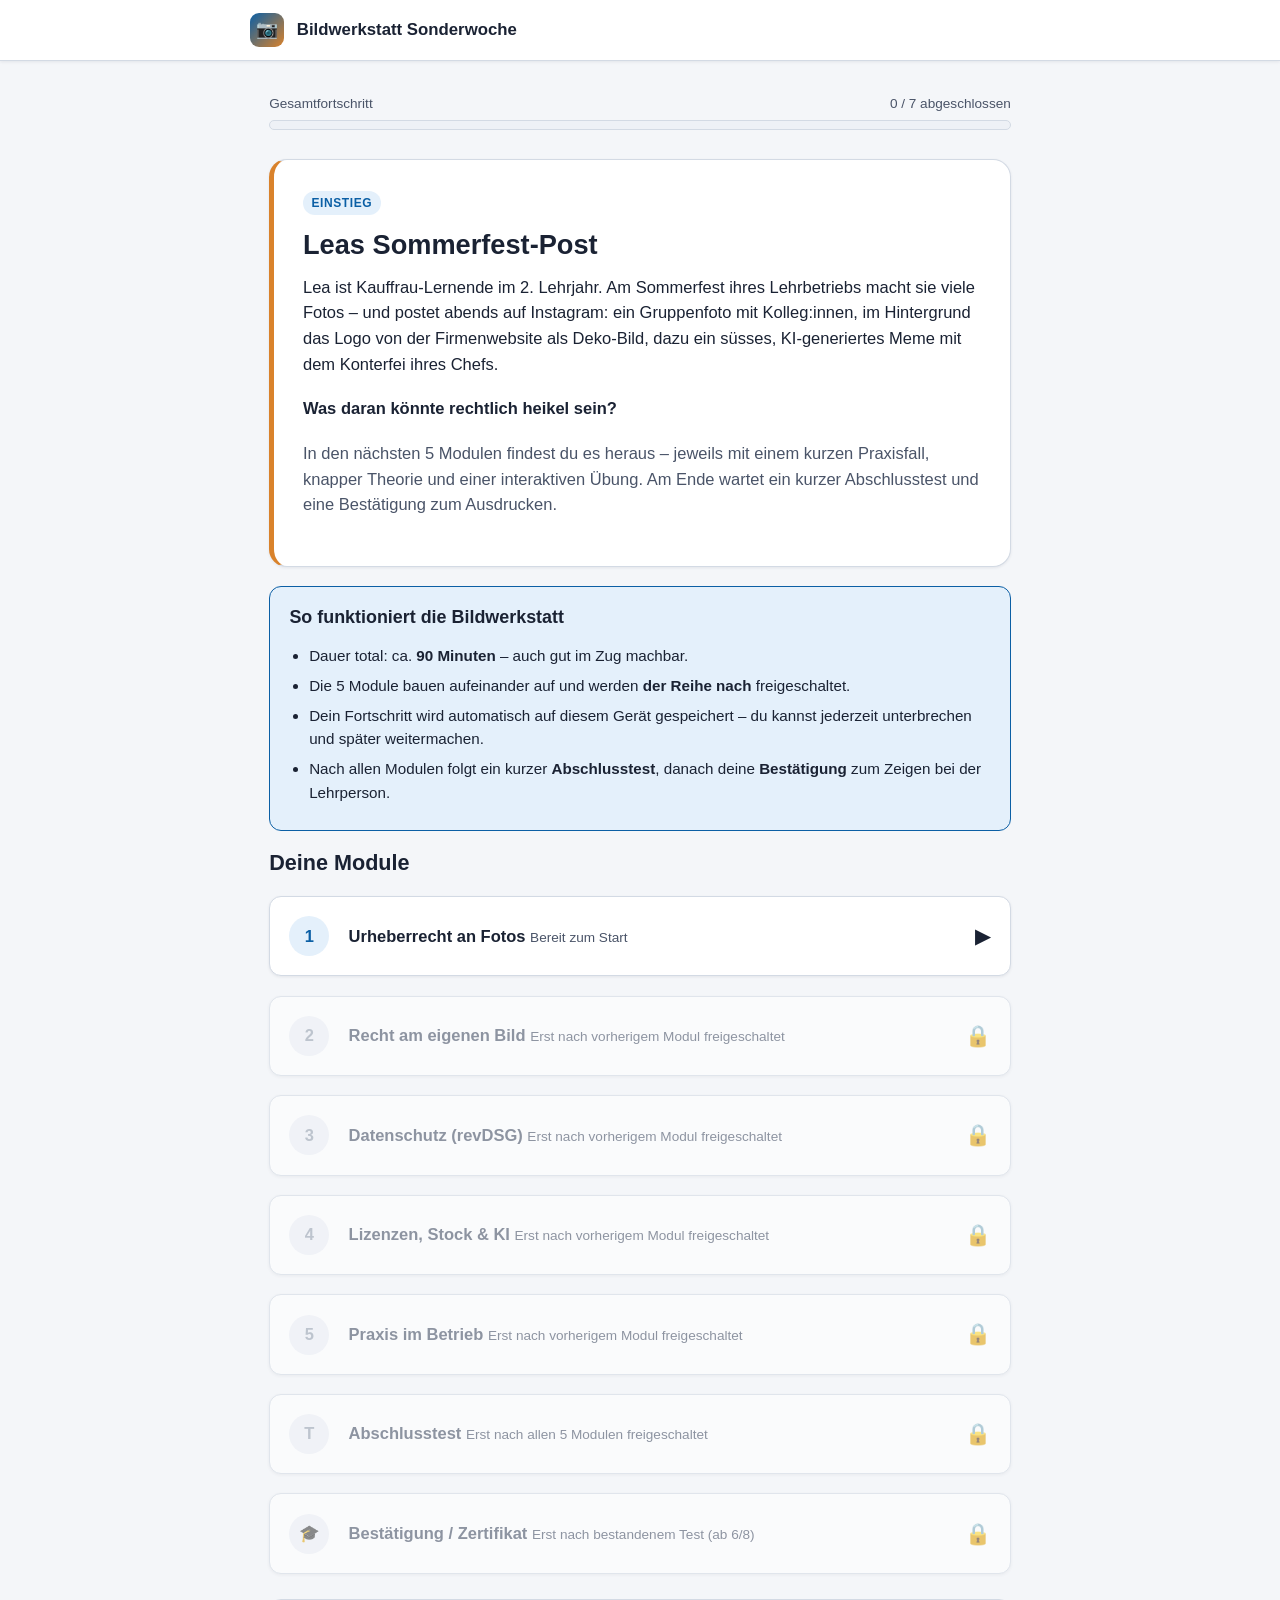
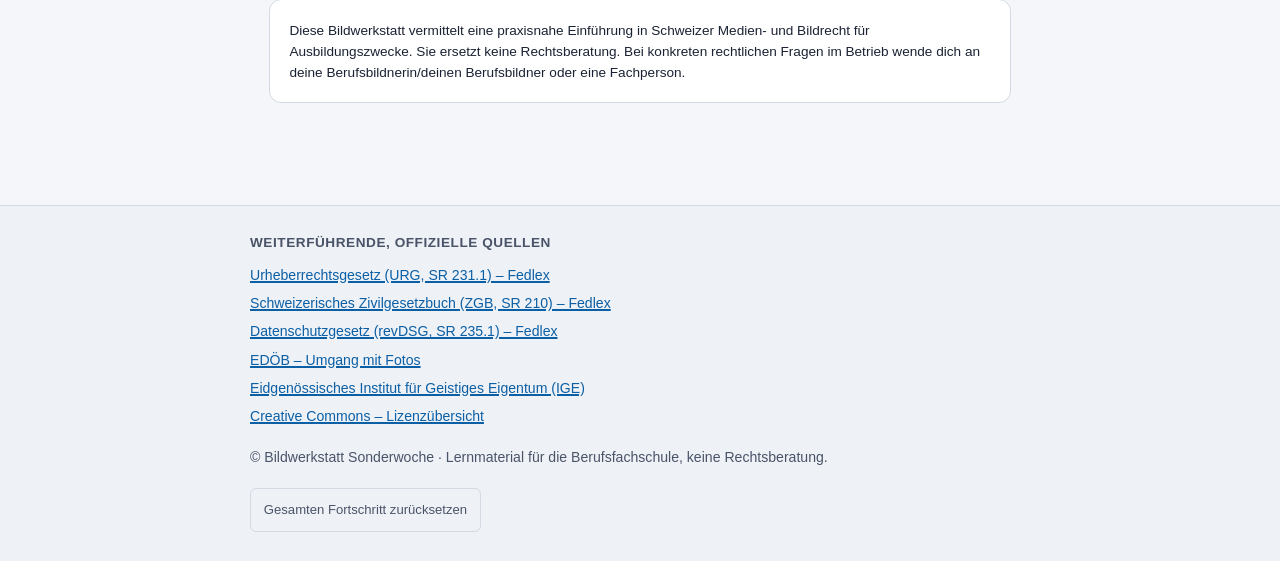
==== module/03-datenschutz.html @ 98cdfe1a "Initial commit: Bildwerkstatt Sonderwoche Interaktive, statische Lernplattform für KV-Lernende zu Sc" ====
<!DOCTYPE html>
<html lang="de">
<head>
<meta charset="UTF-8">
<meta name="viewport" content="width=device-width, initial-scale=1, viewport-fit=cover">
<title>Modul 3: Datenschutz (revDSG) – Bildwerkstatt Sonderwoche</title>
<meta name="description" content="Modul 3: Datenschutz nach revDSG – Fotos als Personendaten, Einwilligung, Minderjährige.">
<link rel="stylesheet" href="../assets/css/style.css">
</head>
<body>
<a class="skip-link" href="#main">Zum Inhalt springen</a>

<header class="site-header">
  <div class="site-header__inner">
    <a class="brand" href="../index.html">
      <span class="brand__mark" aria-hidden="true">📷</span>
      Bildwerkstatt Sonderwoche
    </a>
    <a class="home-link" href="../index.html">← Übersicht</a>
  </div>
</header>

<main id="main">
  <div class="module-breadcrumb">Modul 3 von 5</div>
  <div class="progress-wrap">
    <div id="progress-bar-container"></div>
  </div>

  <section class="card card--scenario">
    <span class="tag">Praxisfall</span>
    <h1>Der LinkedIn-Post</h1>
    <p>
      Der Lehrbetrieb möchte auf LinkedIn ein Kurzporträt der neuen Lernenden
      veröffentlichen – mit Foto, Namen und ein paar Sätzen zur Person.
    </p>
    <p><strong>Was muss vorher geklärt werden, bevor das online geht?</strong></p>
  </section>

  <section class="card card--theory">
    <span class="tag">Theorie</span>
    <h2>Fotos sind Personendaten</h2>
    <p>
      Seit 1. September 2023 gilt das revidierte Datenschutzgesetz (revDSG, SR
      235.1). Personendaten sind alle Angaben, die einer Person zugeordnet werden
      können – ausdrücklich auch Video- und Bildaufnahmen. Firmen müssen bei jeder
      Beschaffung von Personendaten – auch beim Fotografieren von Mitarbeitenden –
      vorgängig informieren, wofür die Daten bzw. Bilder verwendet werden.
      „Privacy by Design/Default” bedeutet: Datenschutz wird von Anfang an
      mitgedacht, nicht erst nachträglich.
    </p>

    <div class="box box--rule">
      <h3>Mitarbeiterfotos richtig einholen</h3>
      <p>Für Team-Seite, Social Media oder Kundenanlässe braucht es grundsätzlich
        eine informierte, freiwillige Einwilligung – am besten schriftlich, mit
        klarer Angabe, <strong>wo</strong> das Bild verwendet wird. Website ≠
        Broschüre ≠ Social Media: „Ich habe fürs Intranet unterschrieben” deckt
        nicht automatisch den Flyer am Bahnhof ab.</p>
    </div>

    <ul>
      <li>Bei Minderjährigen (z. B. Lernende unter 18) braucht es zusätzlich die
        Zustimmung der Erziehungsberechtigten.</li>
      <li>Am besten wird auch festgehalten, wie lange ein Bild online bleibt – z. B.
        bis zum Austritt aus dem Betrieb.</li>
    </ul>

    <div class="box box--tip">
      <h3>Praxisbeispiel</h3>
      <p>Vor dem LinkedIn-Post braucht es eine konkrete, informierte Einwilligung;
        bei Minderjährigen zusätzlich die Zustimmung der Eltern; zudem sollte
        geklärt sein, wie lange das Bild online bleibt.</p>
    </div>
  </section>

  <section class="card card--exercise">
    <span class="tag">Übung</span>
    <h2>Checkliste vor dem Posten</h2>
    <p class="text-muted">Kreuze an, was du für dieses Szenario schon geklärt hast,
      und lass deine Auswahl auswerten.</p>

    <ul class="checklist" id="m3-checklist"></ul>

    <div class="btn-row">
      <button type="button" id="m3-eval-btn" class="btn btn--secondary">Auswerten</button>
    </div>
    <div id="m3-result"></div>

    <div class="btn-row">
      <button type="button" id="m3-complete-btn" class="btn" disabled>Modul 3 abschliessen</button>
    </div>
  </section>

  <section class="box box--info">
    <h3>Weiterführende Links</h3>
    <ul>
      <li><a href="https://www.fedlex.admin.ch/eli/cc/2022/491/de" target="_blank" rel="noopener">Datenschutzgesetz (revDSG, SR 235.1) – Fedlex</a></li>
      <li><a href="https://www.edoeb.admin.ch/de/umgang-mit-fotos" target="_blank" rel="noopener">EDÖB – Umgang mit Fotos</a></li>
    </ul>
  </section>

  <nav class="module-nav" id="module-nav" aria-label="Modul-Navigation"></nav>
</main>

<footer class="site-footer">
  <div class="site-footer__inner">
    <div class="disclaimer">
      Diese Bildwerkstatt vermittelt eine praxisnahe Einführung in Schweizer Medien-
      und Bildrecht für Ausbildungszwecke. Sie ersetzt keine Rechtsberatung. Bei
      konkreten rechtlichen Fragen im Betrieb wende dich an deine
      Berufsbildnerin/deinen Berufsbildner oder eine Fachperson.
    </div>
    <button class="reset-btn" id="reset-btn" type="button">Gesamten Fortschritt zurücksetzen</button>
  </div>
</footer>

<script type="module">
  import { renderProgressBar, renderModuleNav, setupResetButton, enforceUnlock } from "../assets/js/progress.js";
  import { initModule3 } from "../assets/js/interactions.js";

  if (enforceUnlock("module", 3)) {
    renderProgressBar(document.getElementById("progress-bar-container"), "Modul 3 von 5");
    renderModuleNav(document.getElementById("module-nav"), 3);
    setupResetButton(document.getElementById("reset-btn"));
    initModule3();
  }
</script>
</body>
</html>
---- assets/css/style.css ----
/* ==========================================================================
   Bildwerkstatt Sonderwoche – Basis-Stylesheet
   Mobile-First, keine externen Fonts/Libraries
   ========================================================================== */

:root {
  --color-bg: #f4f6f9;
  --color-surface: #ffffff;
  --color-surface-alt: #eef1f6;
  --color-text: #1a2233;
  --color-text-muted: #4a5468;
  --color-primary: #0b5fa5;
  --color-primary-dark: #084a82;
  --color-primary-light: #e4f0fb;
  --color-accent: #d9822b;
  --color-success: #1b7a43;
  --color-success-bg: #e4f6e9;
  --color-danger: #b3261e;
  --color-danger-bg: #fbe7e6;
  --color-warning-bg: #fff4e0;
  --color-border: #d3dae4;
  --color-locked: #9aa4b2;

  --radius-sm: 6px;
  --radius-md: 12px;
  --radius-lg: 18px;

  --shadow-sm: 0 1px 3px rgba(20, 30, 50, 0.08);
  --shadow-md: 0 4px 16px rgba(20, 30, 50, 0.12);

  --space-1: 0.4rem;
  --space-2: 0.8rem;
  --space-3: 1.2rem;
  --space-4: 1.8rem;
  --space-5: 2.6rem;

  --font-base: -apple-system, BlinkMacSystemFont, "Segoe UI", Roboto, Helvetica, Arial, sans-serif;

  color-scheme: light;
}

@media (prefers-color-scheme: dark) {
  :root {
    --color-bg: #10151f;
    --color-surface: #1a2130;
    --color-surface-alt: #232c3d;
    --color-text: #eef2f8;
    --color-text-muted: #b3bccc;
    --color-primary: #4d9fe0;
    --color-primary-dark: #79bcf0;
    --color-primary-light: #1c3550;
    --color-accent: #e8a34f;
    --color-success: #57c47e;
    --color-success-bg: #143824;
    --color-danger: #ef6b62;
    --color-danger-bg: #3a1e1c;
    --color-warning-bg: #3a2f16;
    --color-border: #34405a;
    --color-locked: #5c6577;
    color-scheme: dark;
  }
}

*,
*::before,
*::after {
  box-sizing: border-box;
}

html {
  -webkit-text-size-adjust: 100%;
}

body {
  margin: 0;
  font-family: var(--font-base);
  background: var(--color-bg);
  color: var(--color-text);
  line-height: 1.55;
  font-size: 16.5px;
  min-height: 100vh;
  display: flex;
  flex-direction: column;
}

h1, h2, h3, h4 {
  line-height: 1.25;
  margin: 0 0 var(--space-2);
  color: var(--color-text);
}

h1 { font-size: 1.7rem; }
h2 { font-size: 1.35rem; }
h3 { font-size: 1.12rem; }

p { margin: 0 0 var(--space-3); }

a {
  color: var(--color-primary);
  text-decoration-thickness: 2px;
}

a:hover { color: var(--color-primary-dark); }

img { max-width: 100%; display: block; }

button {
  font-family: inherit;
  font-size: 1rem;
  cursor: pointer;
}

ul, ol {
  padding-left: 1.3em;
}

li { margin-bottom: var(--space-1); }

/* ---------- Layout ---------- */

.site-header {
  background: var(--color-surface);
  border-bottom: 1px solid var(--color-border);
  padding: var(--space-2) var(--space-3);
  position: sticky;
  top: 0;
  z-index: 20;
  box-shadow: var(--shadow-sm);
}

.site-header__inner {
  max-width: 780px;
  margin: 0 auto;
  display: flex;
  align-items: center;
  justify-content: space-between;
  gap: var(--space-2);
}

.brand {
  display: flex;
  align-items: center;
  gap: var(--space-2);
  text-decoration: none;
  color: var(--color-text);
  font-weight: 700;
  font-size: 1.05rem;
}

.brand__mark {
  width: 34px;
  height: 34px;
  border-radius: 9px;
  background: linear-gradient(135deg, var(--color-primary), var(--color-accent));
  display: flex;
  align-items: center;
  justify-content: center;
  color: #fff;
  font-size: 1.1rem;
  flex-shrink: 0;
}

.home-link {
  font-size: 0.9rem;
  white-space: nowrap;
}

main {
  flex: 1;
  width: 100%;
  max-width: 780px;
  margin: 0 auto;
  padding: var(--space-3) var(--space-3) var(--space-5);
}

.site-footer {
  background: var(--color-surface-alt);
  border-top: 1px solid var(--color-border);
  padding: var(--space-4) var(--space-3);
  margin-top: var(--space-5);
}

.site-footer__inner {
  max-width: 780px;
  margin: 0 auto;
  font-size: 0.88rem;
  color: var(--color-text-muted);
}

.site-footer h4 {
  font-size: 0.85rem;
  text-transform: uppercase;
  letter-spacing: 0.04em;
  color: var(--color-text-muted);
  margin-bottom: var(--space-2);
}

.site-footer ul {
  list-style: none;
  padding: 0;
  margin: 0 0 var(--space-3);
}

.site-footer li {
  margin-bottom: var(--space-1);
}

.disclaimer {
  background: var(--color-surface);
  border: 1px solid var(--color-border);
  border-radius: var(--radius-md);
  padding: var(--space-3);
  margin-bottom: var(--space-3);
  font-size: 0.85rem;
}

.reset-btn {
  background: none;
  border: 1px solid var(--color-border);
  color: var(--color-text-muted);
  border-radius: var(--radius-sm);
  padding: var(--space-1) var(--space-2);
  font-size: 0.82rem;
  min-height: 44px;
}

.reset-btn:hover {
  border-color: var(--color-danger);
  color: var(--color-danger);
}

/* ---------- Fortschrittsanzeige ---------- */

.progress-wrap {
  margin: var(--space-2) 0 var(--space-4);
}

.progress-wrap__label {
  display: flex;
  justify-content: space-between;
  font-size: 0.85rem;
  color: var(--color-text-muted);
  margin-bottom: var(--space-1);
}

.progress-bar {
  height: 10px;
  border-radius: 999px;
  background: var(--color-surface-alt);
  border: 1px solid var(--color-border);
  overflow: hidden;
}

.progress-bar__fill {
  height: 100%;
  background: linear-gradient(90deg, var(--color-primary), var(--color-accent));
  border-radius: 999px;
  transition: width 0.4s ease;
}

.progress-dots {
  display: flex;
  gap: var(--space-1);
  margin-top: var(--space-2);
}

.progress-dot {
  flex: 1;
  height: 6px;
  border-radius: 999px;
  background: var(--color-surface-alt);
  border: 1px solid var(--color-border);
}

.progress-dot.is-done { background: var(--color-success); border-color: var(--color-success); }
.progress-dot.is-current { background: var(--color-primary); border-color: var(--color-primary); }

/* ---------- Karten & Buttons ---------- */

.card {
  background: var(--color-surface);
  border: 1px solid var(--color-border);
  border-radius: var(--radius-lg);
  padding: var(--space-4);
  margin-bottom: var(--space-3);
  box-shadow: var(--shadow-sm);
}

.card--scenario {
  border-left: 5px solid var(--color-accent);
}

.card--theory {
  border-left: 5px solid var(--color-primary);
}

.card--exercise {
  border-left: 5px solid var(--color-success);
}

.tag {
  display: inline-block;
  font-size: 0.75rem;
  font-weight: 700;
  text-transform: uppercase;
  letter-spacing: 0.05em;
  color: var(--color-primary);
  background: var(--color-primary-light);
  padding: 0.25em 0.7em;
  border-radius: 999px;
  margin-bottom: var(--space-2);
}

.btn {
  display: inline-flex;
  align-items: center;
  justify-content: center;
  gap: 0.5em;
  min-height: 44px;
  padding: 0.7em 1.4em;
  border-radius: var(--radius-md);
  border: none;
  background: var(--color-primary);
  color: #fff;
  font-weight: 600;
  text-decoration: none;
  transition: background 0.15s ease, transform 0.1s ease;
}

.btn:hover { background: var(--color-primary-dark); color: #fff; }
.btn:active { transform: scale(0.98); }

.btn:disabled,
.btn.is-disabled {
  background: var(--color-locked);
  cursor: not-allowed;
  pointer-events: none;
}

.btn--secondary {
  background: var(--color-surface-alt);
  color: var(--color-text);
  border: 1px solid var(--color-border);
}

.btn--secondary:hover { background: var(--color-border); color: var(--color-text); }

.btn--block { width: 100%; }

.btn-row {
  display: flex;
  flex-wrap: wrap;
  gap: var(--space-2);
  margin-top: var(--space-3);
}

/* ---------- Modul-Übersicht (Startseite) ---------- */

.module-list {
  list-style: none;
  padding: 0;
  margin: var(--space-3) 0;
  display: flex;
  flex-direction: column;
  gap: var(--space-2);
}

.module-item {
  display: flex;
  align-items: center;
  gap: var(--space-3);
  background: var(--color-surface);
  border: 1px solid var(--color-border);
  border-radius: var(--radius-md);
  padding: var(--space-3);
  text-decoration: none;
  color: var(--color-text);
  box-shadow: var(--shadow-sm);
  min-height: 44px;
}

.module-item:hover:not(.is-locked) {
  border-color: var(--color-primary);
}

.module-item.is-locked {
  opacity: 0.6;
  cursor: not-allowed;
  color: var(--color-text-muted);
}

.module-item__num {
  flex-shrink: 0;
  width: 40px;
  height: 40px;
  border-radius: 50%;
  background: var(--color-primary-light);
  color: var(--color-primary);
  display: flex;
  align-items: center;
  justify-content: center;
  font-weight: 700;
}

.module-item.is-done .module-item__num {
  background: var(--color-success-bg);
  color: var(--color-success);
}

.module-item.is-locked .module-item__num {
  background: var(--color-surface-alt);
  color: var(--color-locked);
}

.module-item__body { flex: 1; min-width: 0; }
.module-item__title { font-weight: 600; margin-bottom: 0.15em; }
.module-item__meta { font-size: 0.85rem; color: var(--color-text-muted); }

.module-item__status {
  flex-shrink: 0;
  font-size: 1.3rem;
}

/* ---------- Merkkasten / Boxen ---------- */

.box {
  border-radius: var(--radius-md);
  padding: var(--space-3);
  margin: var(--space-3) 0;
  font-size: 0.95rem;
}

.box--info {
  background: var(--color-primary-light);
  border: 1px solid var(--color-primary);
}

.box--tip {
  background: var(--color-warning-bg);
  border: 1px solid var(--color-accent);
}

.box--rule {
  background: var(--color-surface-alt);
  border: 1px dashed var(--color-border);
}

.box h3 { margin-bottom: var(--space-1); }
.box p:last-child, .box ul:last-child, .box ol:last-child { margin-bottom: 0; }

/* ---------- Modul-Navigation ---------- */

.module-nav {
  display: flex;
  justify-content: space-between;
  align-items: center;
  margin: var(--space-4) 0 var(--space-2);
  gap: var(--space-2);
  flex-wrap: wrap;
}

.module-breadcrumb {
  font-size: 0.85rem;
  color: var(--color-text-muted);
  margin-bottom: var(--space-2);
}

/* ---------- Übungen: generisch ---------- */

.exercise-item {
  background: var(--color-surface-alt);
  border: 1px solid var(--color-border);
  border-radius: var(--radius-md);
  padding: var(--space-3);
  margin-bottom: var(--space-2);
}

.exercise-feedback {
  margin-top: var(--space-2);
  padding: var(--space-2) var(--space-3);
  border-radius: var(--radius-sm);
  font-size: 0.92rem;
  display: none;
}

.exercise-feedback.is-visible { display: block; }

.exercise-feedback.is-correct {
  background: var(--color-success-bg);
  color: var(--color-success);
  border: 1px solid var(--color-success);
}

.exercise-feedback.is-incorrect {
  background: var(--color-danger-bg);
  color: var(--color-danger);
  border: 1px solid var(--color-danger);
}

.exercise-feedback.is-neutral {
  background: var(--color-primary-light);
  color: var(--color-primary-dark);
  border: 1px solid var(--color-primary);
}

.exercise-summary {
  margin-top: var(--space-3);
  padding: var(--space-3);
  border-radius: var(--radius-md);
  background: var(--color-surface);
  border: 1px solid var(--color-border);
  display: none;
}

.exercise-summary.is-visible { display: block; }

/* Drag & Drop */

.dnd-board {
  display: grid;
  grid-template-columns: 1fr;
  gap: var(--space-2);
  margin: var(--space-3) 0;
}

@media (min-width: 620px) {
  .dnd-board { grid-template-columns: repeat(3, 1fr); }
}

.dnd-zone {
  border: 2px dashed var(--color-border);
  border-radius: var(--radius-md);
  padding: var(--space-2);
  min-height: 90px;
  background: var(--color-surface);
}

.dnd-zone__title {
  font-weight: 700;
  font-size: 0.85rem;
  text-transform: uppercase;
  letter-spacing: 0.03em;
  color: var(--color-text-muted);
  margin-bottom: var(--space-1);
}

.dnd-zone.is-dragover {
  border-color: var(--color-primary);
  background: var(--color-primary-light);
}

.dnd-pool {
  display: flex;
  flex-wrap: wrap;
  gap: var(--space-2);
  margin-bottom: var(--space-2);
}

.dnd-card {
  background: var(--color-surface);
  border: 1px solid var(--color-border);
  border-radius: var(--radius-sm);
  padding: var(--space-2);
  font-size: 0.88rem;
  cursor: grab;
  touch-action: none;
  user-select: none;
  min-height: 44px;
  display: flex;
  align-items: center;
  box-shadow: var(--shadow-sm);
}

.dnd-card:active { cursor: grabbing; }

.dnd-card.is-dragging { opacity: 0.5; }

.dnd-card__buttons {
  display: flex;
  gap: 4px;
  margin-left: auto;
  padding-left: var(--space-2);
}

.dnd-card__btn {
  min-height: 32px;
  min-width: 32px;
  padding: 0 6px;
  font-size: 0.75rem;
  border-radius: 4px;
  border: 1px solid var(--color-border);
  background: var(--color-surface-alt);
}

/* Entscheidungsbaum */

.tree-question {
  font-weight: 600;
  margin-bottom: var(--space-2);
}

.tree-options {
  display: flex;
  flex-direction: column;
  gap: var(--space-2);
}

.tree-option-btn {
  text-align: left;
  background: var(--color-surface);
  border: 1px solid var(--color-border);
  border-radius: var(--radius-md);
  padding: var(--space-2) var(--space-3);
  min-height: 44px;
}

.tree-option-btn:hover { border-color: var(--color-primary); }

.tree-result {
  margin-top: var(--space-3);
}

.tree-path {
  font-size: 0.8rem;
  color: var(--color-text-muted);
  margin-bottom: var(--space-3);
}

/* Checkliste */

.checklist {
  list-style: none;
  padding: 0;
  margin: var(--space-3) 0;
}

.checklist li {
  display: flex;
  align-items: flex-start;
  gap: var(--space-2);
  padding: var(--space-2);
  border: 1px solid var(--color-border);
  border-radius: var(--radius-sm);
  margin-bottom: var(--space-1);
  background: var(--color-surface);
}

.checklist input[type="checkbox"] {
  width: 22px;
  height: 22px;
  flex-shrink: 0;
  margin-top: 2px;
}

/* Memory */

.memory-board {
  display: grid;
  grid-template-columns: repeat(2, 1fr);
  gap: var(--space-2);
  margin: var(--space-3) 0;
}

@media (min-width: 520px) {
  .memory-board { grid-template-columns: repeat(3, 1fr); }
}

.memory-card {
  min-height: 76px;
  border-radius: var(--radius-md);
  border: 1px solid var(--color-border);
  background: var(--color-primary);
  color: #fff;
  display: flex;
  align-items: center;
  justify-content: center;
  text-align: center;
  font-weight: 600;
  font-size: 0.85rem;
  padding: var(--space-2);
  min-height: 44px;
}

.memory-card.is-flipped {
  background: var(--color-surface);
  color: var(--color-text);
}

.memory-card.is-matched {
  background: var(--color-success-bg);
  color: var(--color-success);
  border-color: var(--color-success);
}

/* Post-Simulator */

.sim-card {
  background: var(--color-surface);
  border: 1px solid var(--color-border);
  border-radius: var(--radius-lg);
  overflow: hidden;
  margin-bottom: var(--space-3);
}

.sim-card__photo {
  background: var(--color-surface-alt);
  padding: var(--space-4);
  font-size: 0.9rem;
  color: var(--color-text-muted);
  border-bottom: 1px solid var(--color-border);
}

.sim-card__body { padding: var(--space-3); }

.sim-choices {
  display: flex;
  flex-wrap: wrap;
  gap: var(--space-2);
  margin-top: var(--space-2);
}

/* ---------- Formulare (Freitext etc.) ---------- */

textarea, input[type="text"] {
  width: 100%;
  font-family: inherit;
  font-size: 1rem;
  padding: var(--space-2);
  border: 1px solid var(--color-border);
  border-radius: var(--radius-sm);
  background: var(--color-surface);
  color: var(--color-text);
  min-height: 44px;
}

textarea { min-height: 88px; resize: vertical; }

label {
  display: block;
  font-weight: 600;
  margin-bottom: var(--space-1);
  font-size: 0.92rem;
}

/* ---------- Lock overlay ---------- */

.lock-notice {
  text-align: center;
  padding: var(--space-5) var(--space-3);
}

.lock-notice__icon {
  font-size: 2.6rem;
  margin-bottom: var(--space-2);
}

/* ---------- Utility ---------- */

.text-muted { color: var(--color-text-muted); }
.text-center { text-align: center; }
.mt-0 { margin-top: 0; }
.mb-0 { margin-bottom: 0; }
.hidden { display: none !important; }
.sr-only {
  position: absolute;
  width: 1px; height: 1px;
  padding: 0; margin: -1px;
  overflow: hidden;
  clip: rect(0,0,0,0);
  white-space: nowrap;
  border: 0;
}

.skip-link {
  position: absolute;
  left: -999px;
  top: 0;
  background: var(--color-primary);
  color: #fff;
  padding: var(--space-2) var(--space-3);
  z-index: 100;
  border-radius: 0 0 var(--radius-sm) 0;
}

.skip-link:focus {
  left: 0;
}

:focus-visible {
  outline: 3px solid var(--color-accent);
  outline-offset: 2px;
}

/* ---------- Zertifikat ---------- */

.certificate {
  background: var(--color-surface);
  border: 3px solid var(--color-primary);
  border-radius: var(--radius-lg);
  padding: var(--space-5) var(--space-4);
  text-align: center;
  margin: var(--space-3) 0;
}

.certificate__title {
  text-transform: uppercase;
  letter-spacing: 0.08em;
  color: var(--color-primary);
  font-size: 0.95rem;
  margin-bottom: var(--space-2);
}

.certificate__name {
  font-size: 1.8rem;
  font-weight: 800;
  margin: var(--space-2) 0;
}

.certificate__meta {
  display: flex;
  flex-wrap: wrap;
  justify-content: center;
  gap: var(--space-4);
  margin: var(--space-4) 0;
  font-size: 0.9rem;
}

.certificate__meta div { text-align: center; }

.certificate__meta strong {
  display: block;
  font-size: 1.1rem;
  color: var(--color-text);
}

.certificate__code {
  font-family: ui-monospace, SFMono-Regular, Menlo, Consolas, monospace;
  background: var(--color-surface-alt);
  border: 1px dashed var(--color-border);
  border-radius: var(--radius-sm);
  padding: var(--space-2);
  display: inline-block;
  margin-top: var(--space-2);
  font-size: 0.95rem;
}

@media print {
  .site-header, .site-footer, .no-print { display: none !important; }
  body { background: #fff; }
  main { max-width: 100%; padding: 0; }
  .certificate { border-color: #000; }
}
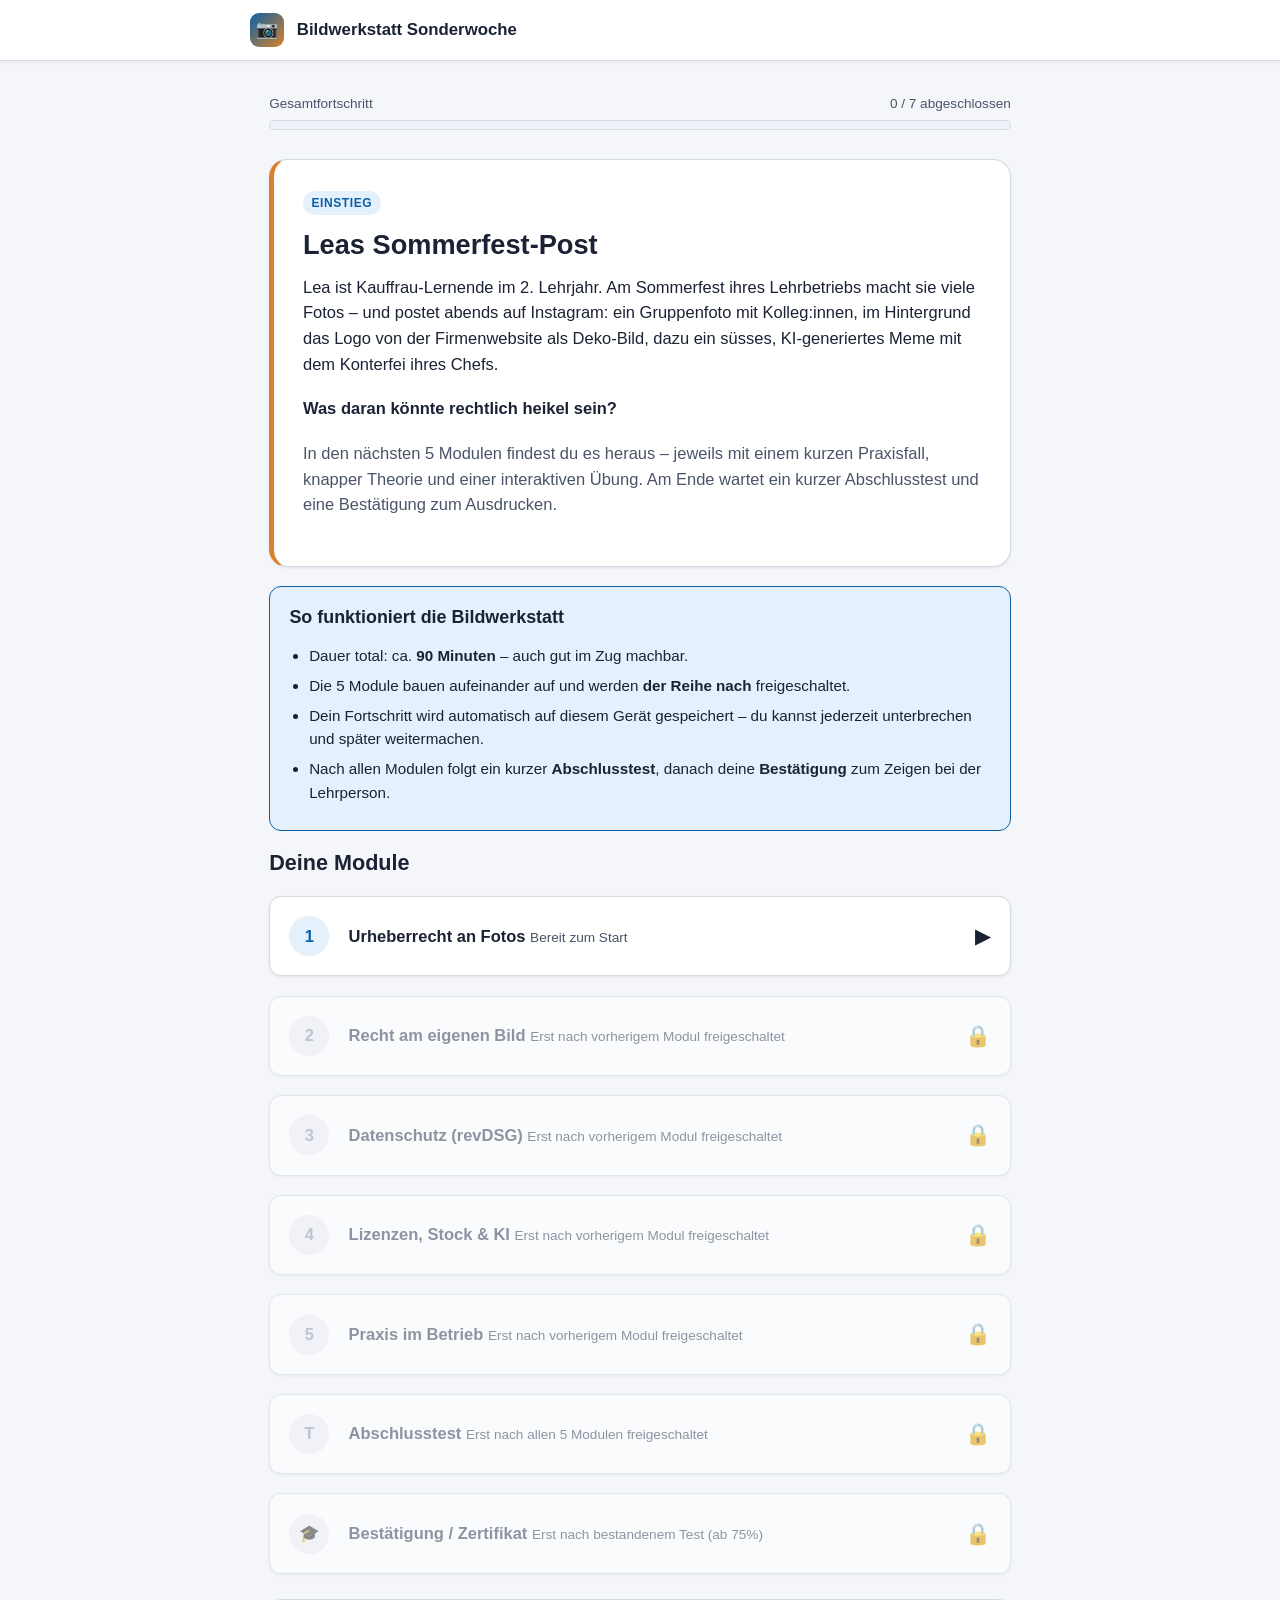
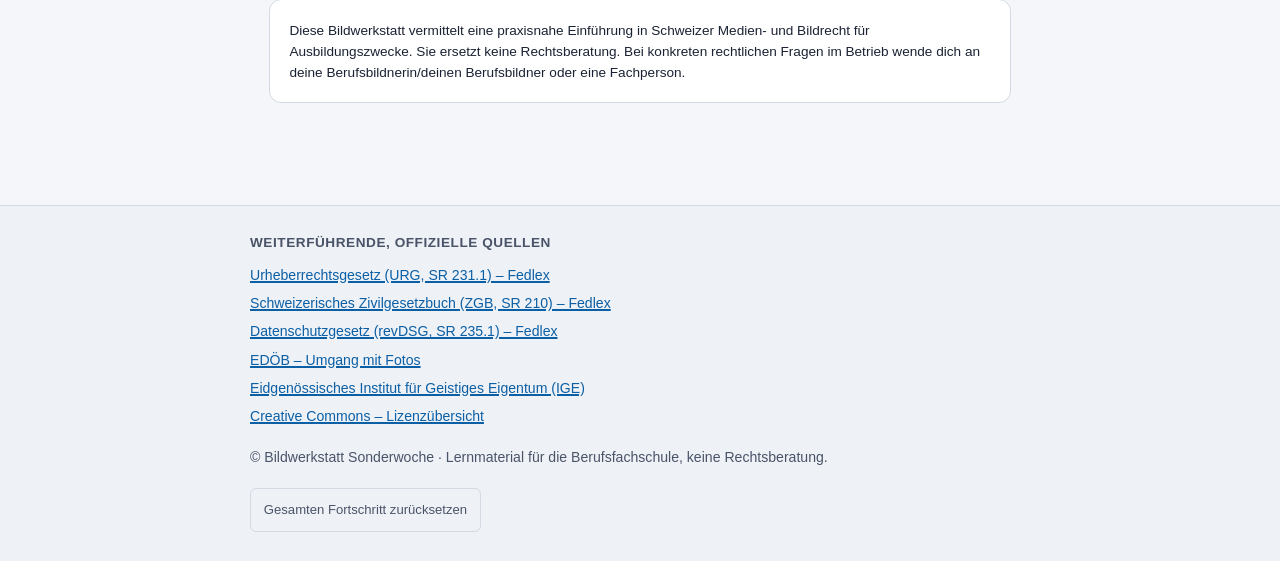
==== commit 838ed429: "Modul-Übungen mit 80%-Schwelle + Retry, Abschlusstest überarbeitet - Module 1, 3, 5: Abschluss erst " ====
--- a/module/03-datenschutz.html
+++ b/module/03-datenschutz.html
@@ -77,7 +77,9 @@
     <span class="tag">Übung</span>
     <h2>Checkliste vor dem Posten</h2>
     <p class="text-muted">Kreuze an, was du für dieses Szenario schon geklärt hast,
-      und lass deine Auswahl auswerten.</p>
+      und lass deine Auswahl auswerten. Für den Abschluss brauchst du mindestens
+      80% der nötigen Punkte – du kannst deine Auswahl beliebig anpassen und
+      erneut auswerten.</p>
 
     <ul class="checklist" id="m3-checklist"></ul>
 
